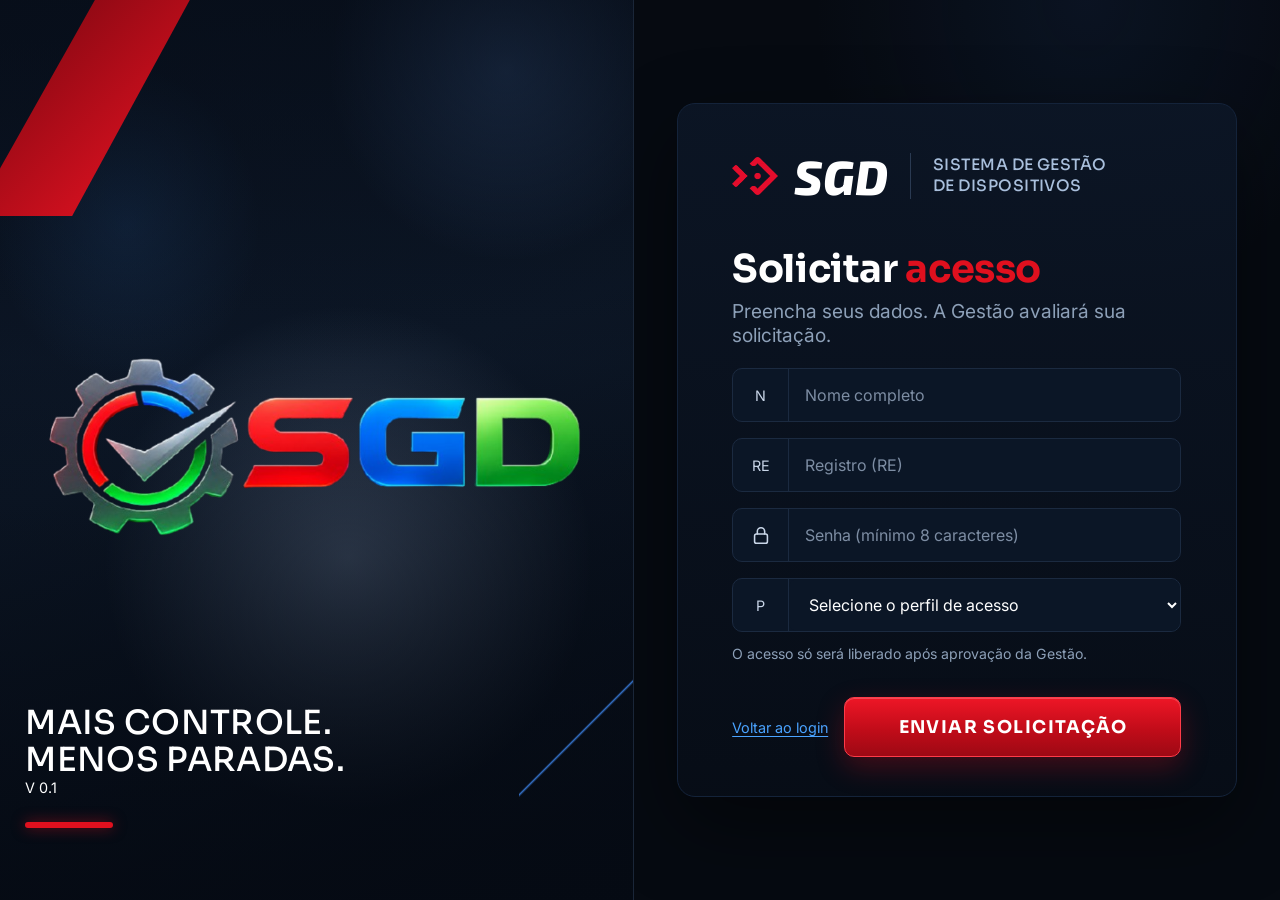
==== src/pages/cadastro.html @ 5df225eb "Correcao na tela de Aprovacao" ====
<!DOCTYPE html>
<html lang="pt-BR">
<head>
  <meta charset="UTF-8">
  <meta name="viewport" content="width=device-width, initial-scale=1">
  <title>SGD • Solicitar acesso</title>
  <link rel="preconnect" href="https://fonts.googleapis.com">
  <link href="https://fonts.googleapis.com/css2?family=Exo+2:ital,wght@1,800&family=Inter:wght@400;500;600;700&family=Sora:wght@500;600;700&display=swap" rel="stylesheet">
  <link rel="stylesheet" href="../styles/global.css">
  <link rel="stylesheet" href="../styles/login.css">
  <style>
    .signup-card { max-width: 560px; }
    .signup-card .subtitle { margin-bottom: 1.3rem; }
    .signup-card .field { margin-bottom: 1rem; }
    .signup-card select { flex: 1; min-width: 0; padding: 0 1rem; color: var(--text); background: var(--field); border: 0; outline: 0; font: 400 1rem var(--font-body); }
    .signup-help { color: var(--muted); font-size: .88rem; margin: -.2rem 0 1rem; }
    .signup-actions { display:flex; justify-content:space-between; align-items:center; margin-top:1.2rem; gap:1rem; }
    .signup-actions .btn { flex:1; }
    .signup-message { margin:.5rem 0 1rem; color:#ff6b75; }
    .signup-message.success { color:#74d69a; }
    @media(max-width:480px){.signup-actions{flex-direction:column-reverse;align-items:stretch}}
  </style>
</head>
<body>
<main class="login">
  <section class="hero" aria-hidden="true">
    <div class="hero__machine"><img src="../assests/image/LogoSite.png" alt=""></div>
    <span class="hero__shape hero__shape--solid"></span>
    <div class="hero__text"><p class="hero__slogan">Mais controle.<br>Menos paradas.</p><span>V 0.1</span><span class="hero__bar"></span></div>
  </section>
  <section class="access">
    <div class="card signup-card">
      <header class="brand">
        <img src="../assests/image/LogoBaldan.png" alt="" class="brand__icon">
        <span class="brand__name">SGD</span><span class="brand__divider"></span>
        <span class="brand__desc">Sistema de Gestão<br>de Dispositivos</span>
      </header>
      <h1 class="title">Solicitar <span>acesso</span></h1>
      <p class="subtitle">Preencha seus dados. A Gestão avaliará sua solicitação.</p>
      <form id="cadastroForm" class="form" novalidate>
        <div class="field"><label class="field__icon" for="nome"><span class="sr-only">Nome</span> N</label><input id="nome" name="nome" type="text" maxlength="100" placeholder="Nome completo" autocomplete="name" required></div>
        <div class="field"><label class="field__icon" for="re"><span class="sr-only">RE</span> RE</label><input id="re" name="re" type="text" maxlength="30" placeholder="Registro (RE)" autocomplete="username" required></div>
        <div class="field"><label class="field__icon" for="senha"><span class="sr-only">Senha</span> <svg viewBox="0 0 24 24" aria-hidden="true"><rect x="5" y="11" width="14" height="10" rx="2"/><path d="M8 11V8a4 4 0 0 1 8 0v3"/></svg></label><input id="senha" name="senha" type="password" minlength="8" placeholder="Senha (mínimo 8 caracteres)" autocomplete="new-password" required></div>
        <div class="field"><label class="field__icon" for="perfil"><span class="sr-only">Perfil solicitado</span> P</label>
          <select id="perfil" name="perfil" required>
            <option value="">Selecione o perfil de acesso</option>
            <option value="Programador">Programador</option>
            <option value="Gerente (somente consulta)">Gerente (somente consulta)</option>
            <option value="Projetista/Operacional">Projetista/Operacional</option>
          </select>
        </div>
        <p class="signup-help">O acesso só será liberado após aprovação da Gestão.</p>
        <p id="cadastroMsg" class="signup-message" role="alert" hidden></p>
        <div class="signup-actions"><a class="link" href="../../index.html">Voltar ao login</a><button class="btn" type="submit">Enviar solicitação</button></div>
      </form>
    </div>
  </section>
</main>
<script src="../services/auth.js"></script>
<script>
document.getElementById('cadastroForm').addEventListener('submit', async (e) => {
  e.preventDefault();
  const form = e.currentTarget, msg = document.getElementById('cadastroMsg');
  msg.hidden = true; msg.classList.remove('success');
  try {
    await Auth.cadastrar({
      nome: form.nome.value,
      re: form.re.value,
      senha: form.senha.value,
      perfil: form.perfil.value
    });
    msg.textContent = 'Solicitação enviada! Aguarde a aprovação da Gestão para acessar o sistema.';
    msg.classList.add('success'); msg.hidden = false;
    form.reset();
  } catch (err) {
    msg.textContent = err.message || 'Não foi possível enviar a solicitação.';
    msg.hidden = false;
  }
});
</script>
</body>
</html>
---- src/styles/global.css ----
/* ==========================================================
   SGD • CSS global — variáveis, base, layout e componentes
   compartilhados por todas as telas internas.
   Estilos específicos ficam em <pagina>.css
   ========================================================== */

:root {
  /* Cores base */
  --bg: #060a11;
  --panel: #0b1320;
  --panel-2: #101b2d;
  --line: #1b2a40;
  --text: #ffffff;
  --text-soft: #c9d6e8;
  --muted: #8da0b8;

  /* Cores de marca / status */
  --red: #e0101e;
  --red-soft: #ff8d95;
  --blue: #1f6fe0;
  --blue-link: #4aa3ff;
  --green: #17c964;
  --amber: #f0a030;

  /* Campos (login e formulários escuros) */
  --field: #0b1626;
  --line-focus: #3a6ea5;
  --placeholder: #7d8da3;

  /* Cores por tipo de dispositivo */
  --t-montagem: #1f6fe0;
  --t-solda: #7b4fd0;
  --t-usinagem: #d98a1c;
  --t-furadeira: #12a3a8;

  /* Cor de destaque da tela (troque com .t-red / .t-blue / .t-green no <body>) */
  --acc: var(--red);
  --on-acc: #fff;

  /* Tipografia */
  --font-title: 'Sora', 'Segoe UI', system-ui, sans-serif;
  --font-body: 'Inter', 'Segoe UI', system-ui, sans-serif;
  --font-brand: 'Exo 2', var(--font-title);

  /* Espaçamento e forma */
  --gap: 1.2rem;
  --gap-sm: .8rem;
  --radius: 12px;
  --radius-sm: 8px;
  --sidebar-w: 220px;
}

.t-red   { --acc: var(--red);   --on-acc: #fff; }
.t-blue  { --acc: var(--blue);  --on-acc: #fff; }
.t-green { --acc: var(--green); --on-acc: #04120a; }

/* ---------- Base ---------- */
*, *::before, *::after { box-sizing: border-box; margin: 0; padding: 0; }
body {
  font: 400 .9rem var(--font-body);
  background: radial-gradient(ellipse 70% 40% at 80% 0, rgba(40,70,120,.18), transparent 70%), var(--bg);
  color: var(--text);
  min-height: 100vh;
  -webkit-font-smoothing: antialiased;
}
a { color: inherit; text-decoration: none; }
button { font: inherit; color: inherit; cursor: pointer; }
svg { display: block; width: 20px; height: 20px; fill: none; stroke: currentColor; stroke-width: 1.7; stroke-linecap: round; stroke-linejoin: round; }
:focus-visible { outline: 2px solid var(--blue-link); outline-offset: 2px; }
h1 { font: 700 1.9rem var(--font-title); }
h2 { font: 600 1.05rem var(--font-title); }
.sub { color: var(--text); margin-top: .3rem;font-size:1.2rem }

/* ---------- Estrutura (menu lateral + topo) ---------- */
.app { display: grid; grid-template-columns: var(--sidebar-w) 1fr; min-height: 100vh; }
.side { display: flex; flex-direction: column; border-right: 1px solid var(--line); background: rgba(6,10,17,.9); padding: 1rem .8rem; position: sticky; top: 0; height: 100vh; }
.side nav { display: grid; gap: .3rem; margin-top: 5.2rem; }
.nav { display: flex; gap: .8rem; align-items: center; padding: .8rem 1rem; border-radius: 10px; color: var(--text-soft); border: 1px solid transparent; }
.nav:hover { background: var(--panel-2); }
.nav.on { background: color-mix(in srgb, var(--acc) 14%, transparent); border-color: color-mix(in srgb, var(--acc) 55%, transparent); color: var(--text); }
.logo { margin-top: auto; font: italic 800 1.5rem var(--font-brand); padding: 1rem;}
.logo small { display: block; font: 400 .9rem var(--font-body); color: var(--muted); }
.logo__mark {width: 30px;}
.boxLogo{display: flex; align-items: center;gap: 0.5rem;}
.top { display: flex; align-items: center; gap: 1rem; padding: .9rem 1.6rem; border-bottom: 1px solid var(--line); }
.top .sgd { font: italic 800 2rem var(--font-brand);display:flex;align-items:center;gap: 0.4rem; }
.sgd img {
  width: 32px;
  height: 32px;
  object-fit: contain;
}
.top .desc { font: 500 .8rem var(--font-title); text-transform: uppercase; color: #a9bfdc; letter-spacing: .03em; border-left: 1px solid var(--line); padding: 1rem; }
.sp { flex: 1; }
.bell { position: relative; background: none; border: 0; }
.bell b { position: absolute; top: -6px; right: -6px; background: var(--red); border-radius: 9px; font-size: .65rem; padding: 1px 5px; }
.user { display: flex; align-items: center; gap: .7rem; border-left: 1px solid var(--line); padding-left: 1rem; }
.user .av { width: 34px; height: 34px; border-radius: 50%; background: var(--panel-2); display: grid; place-items: center; font-weight: 600; }
.user small { display: block; color: var(--muted); font-size: .72rem; }

main { padding: 1.6rem; display: grid; gap: var(--gap); align-content: start; }
.page-form { display: grid; gap: var(--gap); }

/* ---------- Cabeçalho de página ---------- */
.head { display: flex; gap: 1rem; align-items: center; flex-wrap: wrap; }
.head--flush h2 { margin: 0; }
.back { color: var(--text-soft); display: inline-flex; gap: .5rem; align-items: center; margin-bottom: -.4rem; }
.badge-ic { width: 52px; height: 52px; border-radius: var(--radius); background: var(--acc); color: var(--on-acc); display: grid; place-items: center; }
.search { display: flex; gap: .6rem; align-items: center; background: var(--panel); border: 1px solid var(--line); border-radius: 10px; padding: 0 1rem; min-width: min(420px, 100%); }
.search input { flex: 1; background: none; border: 0; outline: 0; color: var(--text); height: 44px; font: inherit; }

/* ---------- Cards, indicadores, pílulas ---------- */
.card { background: var(--panel); border: 1px solid var(--line); border-radius: var(--radius); padding: 1.1rem; }
.card > h2 { display: flex; gap: .6rem; align-items: center; margin-bottom: .9rem; }
.card > h2 svg { color: var(--acc); }
.card__lead { margin: -.5rem 0 .9rem; }
.stats { display: grid; grid-template-columns: repeat(auto-fit, minmax(180px, 1fr)); gap: var(--gap-sm); }
.stat { display: flex; gap: .9rem; align-items: center; background: var(--panel); border: 1px solid var(--line); border-radius: var(--radius); padding: 1rem; }
.stat svg { width: 30px; height: 30px; color: var(--acc); }
.stat b { display: block; font: 700 1.8rem var(--font-title); }
.stat small { color: var(--muted); font-size: .75rem; }
.pill { display: inline-block; padding: .25rem .8rem; border-radius: 6px; font-weight: 600; font-size: .78rem; background: var(--pill, var(--acc)); color: #fff; }

/* ---------- Tabelas ---------- */
.tw { overflow-x: auto; border: 1px solid var(--line); border-radius: var(--radius); background: var(--panel); }
table { width: 100%; border-collapse: collapse; min-width: 760px; }
th { text-align: left; font-size: .72rem; color: #b7c4d6; text-transform: uppercase; letter-spacing: .04em; padding: .8rem 1rem; border-bottom: 1px solid var(--line); }
td { padding: .7rem 1rem; border-bottom: 1px solid var(--line); vertical-align: middle; }
tbody tr:last-child td { border: 0; }
td small { display: block; color: var(--muted); font-size: .74rem; }
tr.row { cursor: pointer; }
tr.row:hover { background: var(--panel-2); }
.dev { display: flex; gap: .8rem; align-items: center; }
.thumb { width: 44px; height: 44px; border-radius: var(--radius-sm); background: linear-gradient(135deg, #46566b, #1a2433); flex-shrink: 0; }

/* ---------- Formulários ---------- */
.f { display: grid; gap: .35rem; }
.f label { font-size: .8rem; color: var(--text-soft); }
.f label i { color: var(--red); font-style: normal; }
.fg { display: grid; grid-template-columns: repeat(auto-fit, minmax(220px, 1fr)); gap: .9rem; }
input, select, textarea { width: 100%; background: var(--bg); border: 1px solid var(--line); border-radius: var(--radius-sm); color: var(--text); font: inherit; padding: .65rem .8rem; min-height: 40px; }
textarea { resize: vertical; min-height: 90px; }
input:focus, select:focus, textarea:focus { border-color: var(--acc); outline: 0; }
.bad { border-color: var(--red) !important; }
.drop { border: 1px dashed var(--acc); border-radius: var(--radius); display: grid; place-items: center; text-align: center; gap: .5rem; padding: 1.5rem; color: var(--muted); cursor: pointer; min-height: 140px; }
.drop b { color: var(--text); }
.drop img { max-width: 100%; max-height: 160px; border-radius: var(--radius-sm); }

/* ---------- Botões ---------- */
.btn { display: inline-flex; gap: .5rem; align-items: center; justify-content: center; border: 1px solid var(--line); background: var(--panel-2); border-radius: 10px; padding: .7rem 1.2rem; font-weight: 600; }
.btn.pri { background: var(--acc); border-color: var(--acc); color: var(--on-acc); }
.btn.sm { padding: .45rem .9rem; font-size: .8rem; background: color-mix(in srgb, var(--acc) 15%, transparent); border-color: var(--acc); }
.actions { display: flex; gap: var(--gap-sm); justify-content: flex-end; flex-wrap: wrap; }

/* ---------- Ações em linha, avisos, estados ---------- */
.btn-icon { display: inline-grid; place-items: center; width: 32px; height: 32px; flex-shrink: 0; background: none; border: 1px solid var(--line); border-radius: 6px; color: var(--muted); }
.btn-icon:hover { color: var(--red-soft); border-color: var(--red); }
.btn-icon svg { width: 16px; height: 16px; }
.banner { background: color-mix(in srgb, var(--amber) 12%, transparent); border: 1px solid var(--amber); border-radius: 10px; padding: .8rem 1rem; }
button:disabled, .is-disabled { opacity: .45; cursor: not-allowed; }
.is-disabled { pointer-events: none; }
.sr-only { position: absolute; width: 1px; height: 1px; overflow: hidden; clip: rect(0 0 0 0); white-space: nowrap; }

/* ---------- Utilitários de layout ---------- */
.split { display: grid; grid-template-columns: 2fr 1fr; gap: var(--gap); }
.mt { margin-top: .8rem; }
.toast { position: fixed; bottom: 1.5rem; right: 1.5rem; background: var(--panel-2); border: 1px solid var(--acc); padding: .9rem 1.2rem; border-radius: 10px; }

/* ---------- Responsivo ---------- */
@media (max-width: 900px) {
  .app { grid-template-columns: 64px 1fr; }
  .nav span, .logo small, .top .desc, .user__info { display: none; }
  .split { grid-template-columns: 1fr; }
}
@media (prefers-reduced-motion: reduce) { * { transition: none !important; animation: none !important; } }
---- src/styles/login.css ----
/* ==========================================================
   SGD • Tela de login
   Variáveis, reset e base vêm do global.css
   ========================================================== */

html, body { height: 100%; }
body { background: var(--bg); }

/* ---------- Layout geral ---------- */
.login {
  --hero-image: none; /* Troque pela sua imagem: url('img/maquina.jpg') */
  padding: 0;
  gap: 0;
  align-content: normal;
  display: grid;
  grid-template-columns: 49.5fr 50.5fr;
  min-height: 100vh;
}

/* ==========================================================
   PAINEL VISUAL
   ========================================================== */
.hero {
  position: relative;
  overflow: hidden;
  background: #070d18;
  border-right: 1px solid #1a2638;
}

/* Fundo da máquina: imagem (se definida) sobre um degradê industrial */
.hero__machine {
  position: absolute; inset: 0;
  display: flex;
  align-items: center;

  background:
    linear-gradient(180deg, rgba(5,10,19,.55) 0%, rgba(5,10,19,.1) 40%, rgba(5,10,19,.85) 100%),
    var(--hero-image) center / cover no-repeat,
    radial-gradient(ellipse 40% 30% at 80% 8%, rgba(70,110,170,.35), transparent 70%),
    radial-gradient(ellipse 55% 40% at 55% 62%, rgba(120,140,170,.45), transparent 70%),
    radial-gradient(ellipse 30% 25% at 20% 25%, rgba(40,90,150,.25), transparent 70%),
    linear-gradient(160deg, #0a1322 0%, #0d1828 45%, #050a13 100%);
}

/* Formas diagonais vermelhas */
.hero__shape { position: absolute; display: block; }

.hero__shape--solid {
  top: 0; left: 0;
  width: 30%; height: 24%;
  background: linear-gradient(135deg, #7d0610, #d70f1d 70%, #ff2b3a);
  clip-path: polygon(50% 0, 100% 0, 38% 100%, 0 100%, 0 78%);
  opacity: .95;
}

.hero::before {
  /* linha vermelha fina diagonal */
  content: "";
  position: absolute;
  left: -3%; top: 31%;
  width: 2px; height: 52%;
  background: linear-gradient(180deg, transparent, var(--red) 15%, var(--red));
  transform: rotate(33deg);
  transform-origin: top left;
  opacity: .9;
}

.hero::after {
  /* contorno diagonal azul/branco inferior direito */
  content: "";
  position: absolute;
  right: 0; bottom: 0;
  width: 18%; height: 36%;
  background: linear-gradient(135deg, transparent 49.5%, rgba(60,130,230,.8) 50%, transparent 50.6%);
}

/* Slogan */
.hero__text {
  position: absolute;
  left: 4%; bottom: 8%;
  z-index: 2;
}

.hero__slogan {
  font-family: var(--font-title);
  font-weight: 500;
  font-size: clamp(1.4rem, 2.6vw, 2.15rem);
  line-height: 1.12;
  text-transform: uppercase;
  letter-spacing: .01em;
}

.hero__bar {
  display: block;
  width: 88px; height: 6px;
  margin-top: 1.6rem;
  background: var(--red);
  border-radius: 3px;
  box-shadow: 0 0 14px rgba(224,16,30,.55);
}

/* ==========================================================
   PAINEL DE ACESSO
   ========================================================== */
.access {
  display: grid;
  place-items: center;
  padding: 2.5rem;
  background:
    radial-gradient(ellipse 60% 50% at 70% 0%, rgba(30,60,110,.18), transparent 70%),
    var(--bg);
}

.card {
  width: 100%;
  max-width: 560px;
  padding: 3rem 3.4rem 2.4rem;
  background: linear-gradient(180deg, rgba(12,22,38,.9), rgba(7,13,23,.9));
  border: 1px solid #14233a;
  border-radius: 18px;
  box-shadow: 0 30px 80px rgba(0,0,0,.45);
}

/* ---------- Marca ---------- */
.brand {
  display: flex;
  align-items: center;
  gap: 1rem;
  margin-bottom: 3rem;
}

.brand__icon { width: 46px; height: 38px; stroke: none; }

.brand__name {
  font-family: var(--font-brand);
  font-style: italic;
  font-weight: 800;
  font-size: 3rem;
  line-height: 1;
  letter-spacing: .01em;
}

.brand__divider {
  width: 1px; height: 46px;
  background: #2a3a52;
  margin: 0 .35rem;
}

.brand__desc {
  font-family: var(--font-title);
  font-weight: 500;
  font-size: .98rem;
  line-height: 1.35;
  letter-spacing: .03em;
  text-transform: uppercase;
  color: #a9bfdc;
}

/* ---------- Títulos ---------- */
.title {
  font-family: var(--font-title);
  font-weight: 700;
  font-size: clamp(1.9rem, 3vw, 2.4rem);
  line-height: 1.1;
  letter-spacing: -.01em;
}
.title span { color: var(--red); }

.subtitle {
  margin: .55rem 0 2rem;
  font-size: 1.20rem;
  color: var(--muted);
}

/* ---------- Campos ---------- */
.form { display: flex; flex-direction: column; }

.field {
  display: flex;
  align-items: stretch;
  height: 54px;
  margin-bottom: 1.1rem;
  background: var(--field);
  border: 1px solid var(--line);
  border-radius: 10px;
  overflow: hidden;
  transition: border-color .2s, box-shadow .2s;
}

.field:focus-within {
  border-color: var(--line-focus);
  box-shadow: 0 0 0 3px rgba(58,110,165,.25);
}

.field.is-invalid { border-color: var(--red); }

.field__icon {
  display: grid;
  place-items: center;
  width: 56px;
  flex-shrink: 0;
  color: #c9d6e8;
  border-right: 1px solid var(--line);
  cursor: text;
}
.field__icon svg { width: 22px; height: 22px; }

.field input {
  flex: 1;
  min-width: 0;
  padding: 0 1rem;
  background: transparent;
  border: 0;
  outline: 0;
  font: 400 1rem var(--font-body);
  color: var(--text);
}
.field input::placeholder { color: var(--placeholder); }

.field__toggle {
  display: grid;
  place-items: center;
  width: 54px;
  background: transparent;
  border: 0;
  color: #c9d6e8;
  cursor: pointer;
}
.field__toggle svg { width: 22px; height: 22px; }
.field__toggle:hover { color: #fff; }
.field__toggle:focus-visible { outline: 2px solid var(--blue-link); outline-offset: -4px; border-radius: 8px; }

.icon-eye-off { display: none; }
.field__toggle[aria-pressed="true"] .icon-eye { display: none; }
.field__toggle[aria-pressed="true"] .icon-eye-off { display: block; }

.form__error {
  margin: -.2rem 0 .9rem;
  font-size: .9rem;
  color: #ff6b75;
}

/* ---------- Opções ---------- */
.options {
  display: flex;
  align-items: center;
  justify-content: space-between;
  gap: 1rem;
  margin: .35rem 0 1.7rem;
  font-size: .95rem;
}

.check {
  display: inline-flex;
  align-items: center;
  gap: .8rem;
  color: #b7c4d6;
  cursor: pointer;
}
.check input { position: absolute; width: 1px; min-height: 0; opacity: 0; pointer-events: none; }

.check__box {
  width: 22px; height: 22px;
  border: 1px solid #3a4c66;
  border-radius: 5px;
  background: var(--field);
  display: grid; place-items: center;
  transition: background .15s, border-color .15s;
}
.check__box::after {
  content: "";
  width: 11px; height: 6px;
  border-left: 2px solid #fff;
  border-bottom: 2px solid #fff;
  transform: rotate(-45deg) translate(1px, -1px);
  opacity: 0;
}
.check input:checked + .check__box { background: var(--red); border-color: var(--red); }
.check input:checked + .check__box::after { opacity: 1; }
.check input:focus-visible + .check__box { outline: 2px solid var(--blue-link); outline-offset: 2px; }

.link {
  color: var(--blue-link);
  text-decoration: underline;
  text-underline-offset: 3px;
}
.link:hover { color: #86c1ff; }

/* ---------- Botão ---------- */
.btn {
  display: flex;
  align-items: center;
  justify-content: center;
  gap: 1.1rem;
  height: 60px;
  padding: 0;
  border: 1px solid #ff3b49;
  border-radius: 10px;
  background: linear-gradient(180deg, #ee1626 0%, #c10c19 55%, #9d0914 100%);
  color: #fff;
  font: 700 1.1rem var(--font-title);
  letter-spacing: .08em;
  text-transform: uppercase;
  cursor: pointer;
  box-shadow: 0 10px 28px rgba(224,16,30,.28), inset 0 1px 0 rgba(255,255,255,.22);
  transition: transform .15s, filter .2s, box-shadow .2s;
}
.btn:hover { filter: brightness(1.1); box-shadow: 0 12px 34px rgba(224,16,30,.4), inset 0 1px 0 rgba(255,255,255,.25); }
.btn:active { transform: translateY(1px); }
.btn:focus-visible { outline: 2px solid #fff; outline-offset: 3px; }
.btn:disabled { cursor: progress; filter: saturate(.6) brightness(.85); }

.btn__arrow { width: 24px; height: 24px; stroke-width: 2; }
.btn__sep { width: 1px; height: 26px; background: rgba(255,255,255,.35); }

.btn.is-loading .btn__arrow { animation: slide .8s ease-in-out infinite; }
@keyframes slide { 50% { transform: translateX(5px); } }

/* ---------- Rodapé do card ---------- */
.note {
  display: flex;
  align-items: center;
  gap: .75rem;
  margin-top: 2.2rem;
  padding-top: 1.4rem;
  border-top: 1px solid #14233a;
  font-size: .88rem;
  color: #7f91a9;
}
.note svg { width: 20px; height: 20px; color: #9fb0c6; }
.note i { width: 4px; height: 4px; border-radius: 50%; background: #7f91a9; }

/* ==========================================================
   RESPONSIVO
   ========================================================== */
@media (max-width: 1000px) {
  .login { grid-template-columns: 1fr; }
  .hero { display: none; }
  .access { min-height: 100vh; padding: 1.25rem; }
  .card { padding: 2.2rem 1.6rem 1.8rem; }
}

@media (max-width: 480px) {
  .brand { flex-wrap: wrap; gap: .75rem; }
  .brand__divider { display: none; }
  .brand__name { font-size: 2.4rem; }
  .options { flex-direction: column; align-items: flex-start; }
}

@media (prefers-reduced-motion: reduce) {
  * { transition: none !important; animation: none !important; }
}

/* Solicitação de acesso */
.signup-link { margin: 1.2rem 0 0; text-align: center; color: var(--muted); font-size: .92rem; }
.signup-link .link { margin-left: .25rem; }
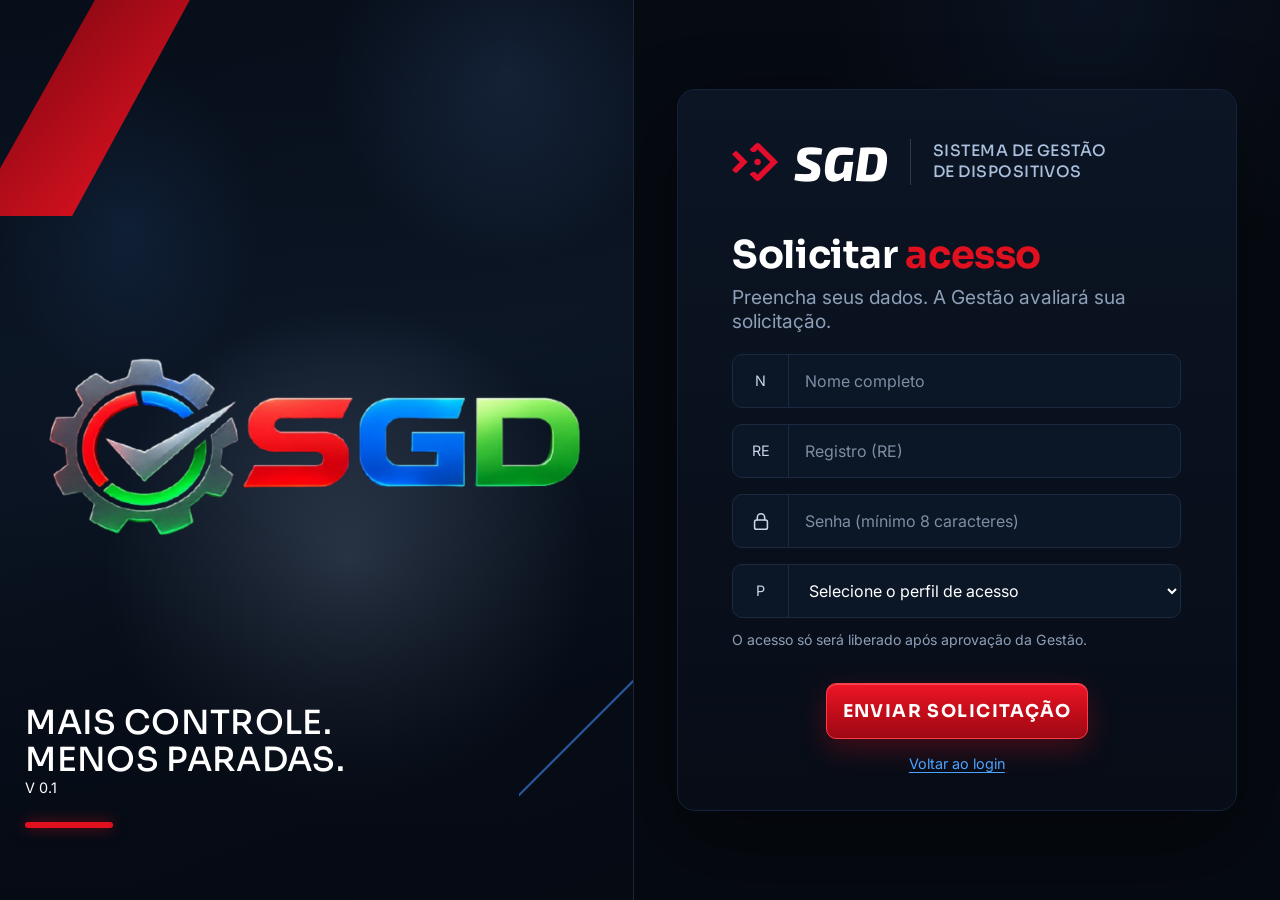
==== commit 9febecf3: "correcao botao de cadastrar acesso" ====
--- a/src/pages/cadastro.html
+++ b/src/pages/cadastro.html
@@ -14,8 +14,8 @@
     .signup-card .field { margin-bottom: 1rem; }
     .signup-card select { flex: 1; min-width: 0; padding: 0 1rem; color: var(--text); background: var(--field); border: 0; outline: 0; font: 400 1rem var(--font-body); }
     .signup-help { color: var(--muted); font-size: .88rem; margin: -.2rem 0 1rem; }
-    .signup-actions { display:flex; justify-content:space-between; align-items:center; margin-top:1.2rem; gap:1rem; }
-    .signup-actions .btn { flex:1; }
+    .signup-actions { display:flex; justify-content:space-between; align-items:center; flex-direction: column-reverse;  margin-top:1.2rem; gap:1rem; }
+    .signup-actions .btn { flex:1; padding: 1rem;}
     .signup-message { margin:.5rem 0 1rem; color:#ff6b75; }
     .signup-message.success { color:#74d69a; }
     @media(max-width:480px){.signup-actions{flex-direction:column-reverse;align-items:stretch}}
--- a/src/styles/global.css
+++ b/src/styles/global.css
@@ -105,6 +105,11 @@
 .head--flush h2 { margin: 0; }
 .back { color: var(--text-soft); display: inline-flex; gap: .5rem; align-items: center; margin-bottom: -.4rem; }
 .badge-ic { width: 52px; height: 52px; border-radius: var(--radius); background: var(--acc); color: var(--on-acc); display: grid; place-items: center; }
+.badge-ic svg {
+  width: 32px !important;
+  height: 32px !important;
+  display: block;
+  }
 .search { display: flex; gap: .6rem; align-items: center; background: var(--panel); border: 1px solid var(--line); border-radius: 10px; padding: 0 1rem; min-width: min(420px, 100%); }
 .search input { flex: 1; background: none; border: 0; outline: 0; color: var(--text); height: 44px; font: inherit; }
 
